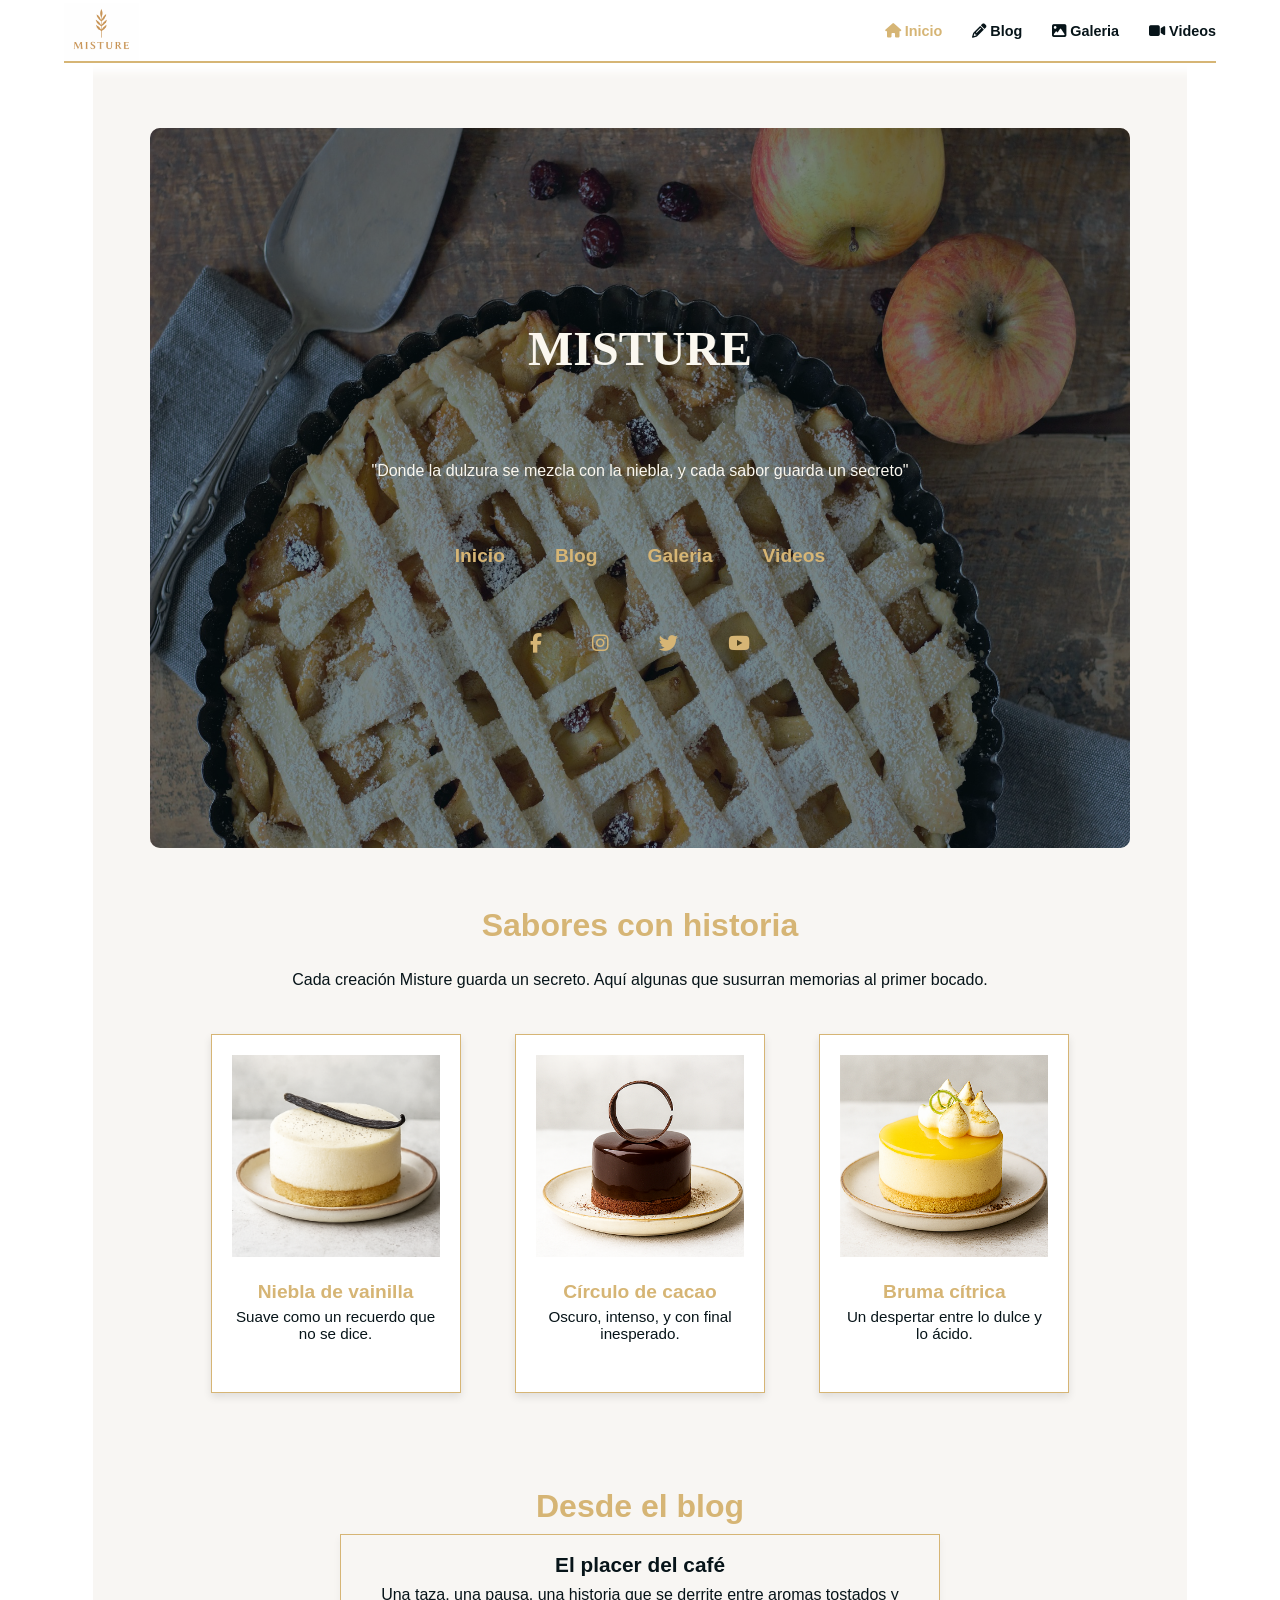
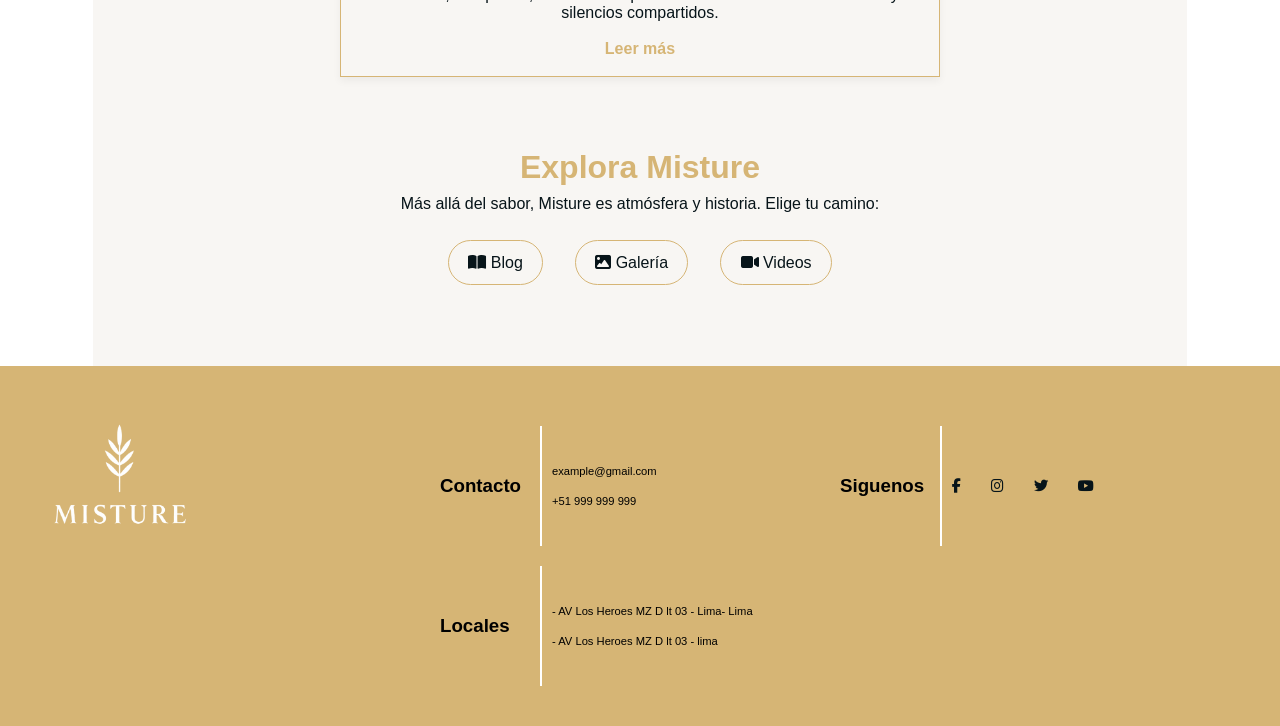
==== index.html @ 37525e3a "v1" ====
<!DOCTYPE html>
<html lang="es">
<head>
    <meta charset="UTF-8">
    <meta name="viewport" content="width=device-width, initial-scale=1.0">
    <link rel="stylesheet" href="/css/style.css">
    <link rel="shortcut icon" href="img/iconLogoMisture.png" type="image/x-icon">   
    <link rel="preconnect" href="https://fonts.googleapis.com">
    <link rel="preconnect" href="https://fonts.gstatic.com" crossorigin>
    <link href="https://fonts.googleapis.com/css2?family=Playwrite+DE+Grund+Guides&display=swap" rel="stylesheet">
    <link rel="stylesheet" href="https://cdnjs.cloudflare.com/ajax/libs/font-awesome/6.4.0/css/all.min.css">


    <title>Misture</title>
</head>
<body>
    
    <div id="mainContainer">
        <header class="header">
            <div class="headerHead">
                <img src="img/logo/logoMistureClaro.png" alt="logo Misture">
                <nav class="menu">
                    <ul>
                        <li><a href="index.html" class="active"><i class="fa-solid fa-house"></i><span> </span>Inicio</a></li>
                        <li><a href="blog.html"><i class="fa-solid fa-pencil"></i> Blog</a></li>
                        <li><a href="galeria.html"><i class="fa-solid fa-image"></i> Galeria</a></li>
                        <li><a href="video.html"><i class="fa-solid fa-video"></i> Videos</a></li>
                    </ul>
                </nav>
            </div>
        </header>

        <div class="content">
            <section id="presentation">
                <img src="img/apple-pie-5479993_1920.jpg" alt="apple-pie-5479993_1920">
                <div class="txtPresentation">
                    <h1>MISTURE</h1>
                    <p>"Donde la dulzura se mezcla con la niebla, y cada sabor guarda un secreto"</p>
                    <div class="menu">
                        <ul>
                            <li><a href="index.html"> Inicio</a></li>
                            <li><a href="blog.html">Blog</a></li>
                            <li><a href="galeria.html">Galeria</a></li>
                            <li><a href="video.html">Videos</a></li>
                        </ul>
                    </div>

                    <div class="menu ">
                        <ul>
                            <li><a href="https://www.facebook.com" target="_blank"><i class="fa-brands fa-facebook-f"></i></a></li>
                            <li><a href="https://www.instagram.com"target="_blank"><i class="fa-brands fa-instagram"></i></a></li>
                            <li><a href="https://www.x.com" target="_blank"><i class="fa-brands fa-twitter"></i></a></li>
                            <li><a href="https://www.youtube.com" target="_blank"><i class="fa-brands fa-youtube"></i></a></li>
                        </ul>
                    </div>
                    
                </div>
            </section>

            <section class="sabores">
                <h2>Sabores con historia</h2> <br>
                <p>Cada creación Misture guarda un secreto. Aquí algunas que susurran memorias al primer bocado.</p>

                <div class="sabores-flex">
                    <div class="sabor-card">
                        <img src="img/nieblaDeVainilla.png" alt="imagen de niebla de Vainilla">
                        <div class="cardText">
                            <h3>Niebla de vainilla</h3>
                            <p>Suave como un recuerdo que no se dice.</p>
                        </div>
                    </div>
                    <div class="sabor-card">
                        <img src="img/CirculoDeCacao.png" alt="imagen de Circulo De Cacao">
                        <div class="cardText">
                            <h3>Círculo de cacao</h3>
                            <p>Oscuro, intenso, y con final inesperado.</p>
                        </div>
                    </div>
                    <div class="sabor-card">
                        <img src="img/BrumaCitrica.png" alt="imagen de Bruma Citrica">
                        <div class="cardText">
                            <h3>Bruma cítrica</h3>
                            <p>Un despertar entre lo dulce y lo ácido.</p>
                        </div>
                    </div>
                </div>
            </section>

            <section class="destacado-blog">
            <h2>Desde el blog</h2>
                <article>
                    <h3>El placer del café</h3>
                    <p>Una taza, una pausa, una historia que se derrite entre aromas tostados y silencios compartidos.</p>
                    <a href="blog.html">Leer más</a>
                </article>
            </section>

            <section class="explora">
                <h2>Explora Misture</h2>
                <p>Más allá del sabor, Misture es atmósfera y historia. Elige tu camino:</p>
                <div class="explora-links">
                    <a href="blog.html"><i class="fa-solid fa-book-open"></i> Blog</a>
                    <a href="galeria.html"><i class="fa-solid fa-image"></i> Galería</a>
                    <a href="videos.html"><i class="fa-solid fa-video"></i> Videos</a>
                </div>
            </section>

        </div>
            
    </div>

    <footer class="footer">
        <div class="footer-card">
            <img src="img/logo/logoMisture-removebg-preview.png" alt="">
        </div>

        <div class="footer-card">
            <h3>Contacto</h3>
            <div class="line-separcion"></div>
            <div class="footer-card-txt">
                <p>example@gmail.com</p> <br>
                <p>+51 999 999 999</p>
            </div>
        </div>

        <div class="footer-card">
            <h3>Siguenos</h3>
            <div class="line-separcion"></div>
            <div class="menu ">
                <ul>
                    <li><a href="https://www.facebook.com" target="_blank"><i class="fa-brands fa-facebook-f"></i></a></li>
                    <li><a href="https://www.instagram.com"target="_blank"><i class="fa-brands fa-instagram"></i></a></li>
                    <li><a href="https://www.x.com" target="_blank"><i class="fa-brands fa-twitter"></i></a></li>
                    <li><a href="https://www.youtube.com" target="_blank"><i class="fa-brands fa-youtube"></i></a></li>
                </ul>
            </div>
        </div>

        <div class="footer-card">
            <h3>Locales</h3>
            <div class="line-separcion"></div>
            <div class="footer-card-txt">
                <p>- AV Los Heroes MZ D lt 03 - Lima- Lima</p><br>
                <p>- AV Los Heroes MZ D lt 03 - lima</p>
            </div>
        </div>
    </footer>

</body>
</html>
---- css/style.css ----
:root {
    --baseColor: #071419;
    --textColorlight: #faf7ef;
    --goldColor: #d6b575;
    --lightOverlay: #f8f6f3;
}

* {
    margin: 0;
    padding: 0;
    box-sizing: border-box;
    font-family: "nunito", sans-serif;
}

#mainContainer {
    width: 90%;
    margin: auto;
}

.header {
    height: 7vh;
}

.header .headerHead {
    position: fixed;
    top: 0;
    left: 5%;
    right: 5%;
    height: 7vh;
    display: flex;
    justify-content: space-between;
    align-items: center;
    border-bottom: 2px solid var(--goldColor);
    background-color: white;
    z-index: 100;
    box-shadow: 0 9px 9px rgba(255, 255, 255, 1);
}



.header .headerHead img {
    height: 100%;
}

.menu ul {
    list-style: none;
    display: flex;
    gap: 30px;
}

.menu ul li a {
    text-decoration: none;
    color: var(--baseColor);
    font-weight: bold;
    font-size: .9rem;
    transition: all 0.2s ease;
}

.menu ul li a:hover {
    color: var(--goldColor);
    transition: all 0.2s ease;
}

.menu ul li a.active {
    color: var(--goldColor);
}

.content {
    width: 95%;
    min-height: 90vh;
    margin: auto;
    padding: 5vh 5%;
    background-color: var(--lightOverlay);
    font-family: 'Cormorant Garamond', serif;
    color: var(--baseColor);
}

.text-initial {
    width: 60%;
    margin: auto;
    display: flex;
    flex-direction: column;
    align-items: center;
    text-align: center;
}

/* Style for section  (presentation) */
#presentation {
    width: 100%;
    height: 80vh;
    margin-top: 20px;
    border-radius: 10px;
    overflow: hidden;
    position: relative;
}

#presentation img {
    width: 100%;
    height: 100%;
}

.txtPresentation {
    position: absolute;
    top: 0;
    left: 0;
    width: 100%;
    height: 100%;
    padding: clamp(50px, 10vw, 250px);
    background-color: rgba(7, 20, 25, 0.5);
    z-index: 1;
    display: flex;
    flex-direction: column;
    justify-content: center;
    align-items: center;
    color: var(--textColorlight);

    display: flex;
    flex-direction: column;
    justify-content: space-evenly;
    align-items: center;
}

.txtPresentation h1 {
    font-family: 'Playfair Display', serif;
    font-size: 3rem;
    margin-bottom: 20px;
}

.txtPresentation .menu ul {
    gap: 50px;
}

.txtPresentation .menu ul li a {
    font-size: 1.2rem;
    color: var(--goldColor);
}

.txtPresentation .menu ul li a:hover {
    color: var(--textColorlight);
}

.txtPresentation .menu ul li a.active {
    color: var(--textColorlight);
}

/* Styles for (sabores) Section */

.sabores {
    margin: 2.5vh 0;
    padding: 4vh 5%;
    text-align: center;
    font-family: 'Cormorant Garamond', serif;
}

.sabores h2 {
    font-size: 2rem;
    color: var(--goldColor);
    margin-bottom: 1vh;
}

.sabores p {
    font-size: 1rem;
    color: var(--baseColor);
    margin-bottom: 4vh;
}

.sabores-flex {
    margin-top: 5vh;
    display: flex;
    justify-content: space-around;
    flex-wrap: wrap;
    gap: 2rem;
}

.sabor-card {
    width: 250px;
    padding: 20px 20px 0;
    background-color: white;
    border: 1px solid var(--goldColor);
    box-shadow: 0 4px 8px rgba(0, 0, 0, 0.1);
    transition: transform 0.3s ease;
}

.sabor-card:hover {
    transform: scale(102%);
}

.sabor-card .cardText {
    margin-top: 20px;
}

.sabor-card h3 {
    font-size: 1.2rem;
    color: var(--goldColor);
    margin-bottom: 0.5vh;
}

.sabor-card p {
    font-size: 0.95rem;
    color: var(--baseColor);
}

.sabor-card img {
    width: 100%;
    height: 60%;
}


/* Styles for (explora) section */

.explora {
    padding: 4vh 5%;
    text-align: center;
}

.explora h2 {
    font-size: 2rem;
    color: var(--goldColor);
    margin-bottom: 1vh;
}

.explora p {
    font-size: 1rem;
    color: var(--baseColor);
    margin-bottom: 3vh;
}

.explora-links {
    display: flex;
    justify-content: center;
    gap: 2rem;
    flex-wrap: wrap;
}

.explora-links a {
    text-decoration: none;
    color: var(--baseColor);
    font-size: 1rem;
    border: 1px solid var(--goldColor);
    padding: 0.8rem 1.2rem;
    border-radius: 30px;
    transition: all 0.3s ease;
}

.explora-links a:hover {
    background-color: var(--goldColor);
    color: white;
}


/* Styles for (Destacado) section */

.destacado-blog {
    padding: 4vh 5%;
    text-align: center;
}

.destacado-blog h2 {
    font-size: 2rem;
    color: var(--goldColor);
    margin-bottom: 1vh;
}

.destacado-blog article {
    max-width: 600px;
    margin: 0 auto;
    padding: 2vh;
    border: 1px solid var(--goldColor);
    box-shadow: 0 4px 8px rgba(0, 0, 0, 0.05);
}

.destacado-blog h3 {
    font-size: 1.3rem;
    color: var(--baseColor);
    margin-bottom: 1vh;
}

.destacado-blog p {
    font-size: 1rem;
    color: var(--baseColor);
    margin-bottom: 2vh;
}

.destacado-blog a {
    text-decoration: none;
    color: var(--goldColor);
    font-weight: bold;
}


/* Style for footer */

.footer {
    padding: 40px;
    background-color: var(--goldColor);
    display: flex;
    justify-content: space-around;
    align-items: center;
    flex-wrap: wrap;
}

.footer .footer-card {
    width: 400px;
    display: flex;
    align-items: center;
}

.footer .footer-card img {
    width: 40%;
}

.footer .footer-card h3 {
    width: 90px;
}

.footer .footer-card .line-separcion {
    height: 120px;
    margin: 0 10px;
    border: 1px solid white;
}

.footer .footer-card .footer-card-txt p {
    font-size: .7em;
}

.footer .menu ul li a:hover {
    color: var(--textColorlight);
}
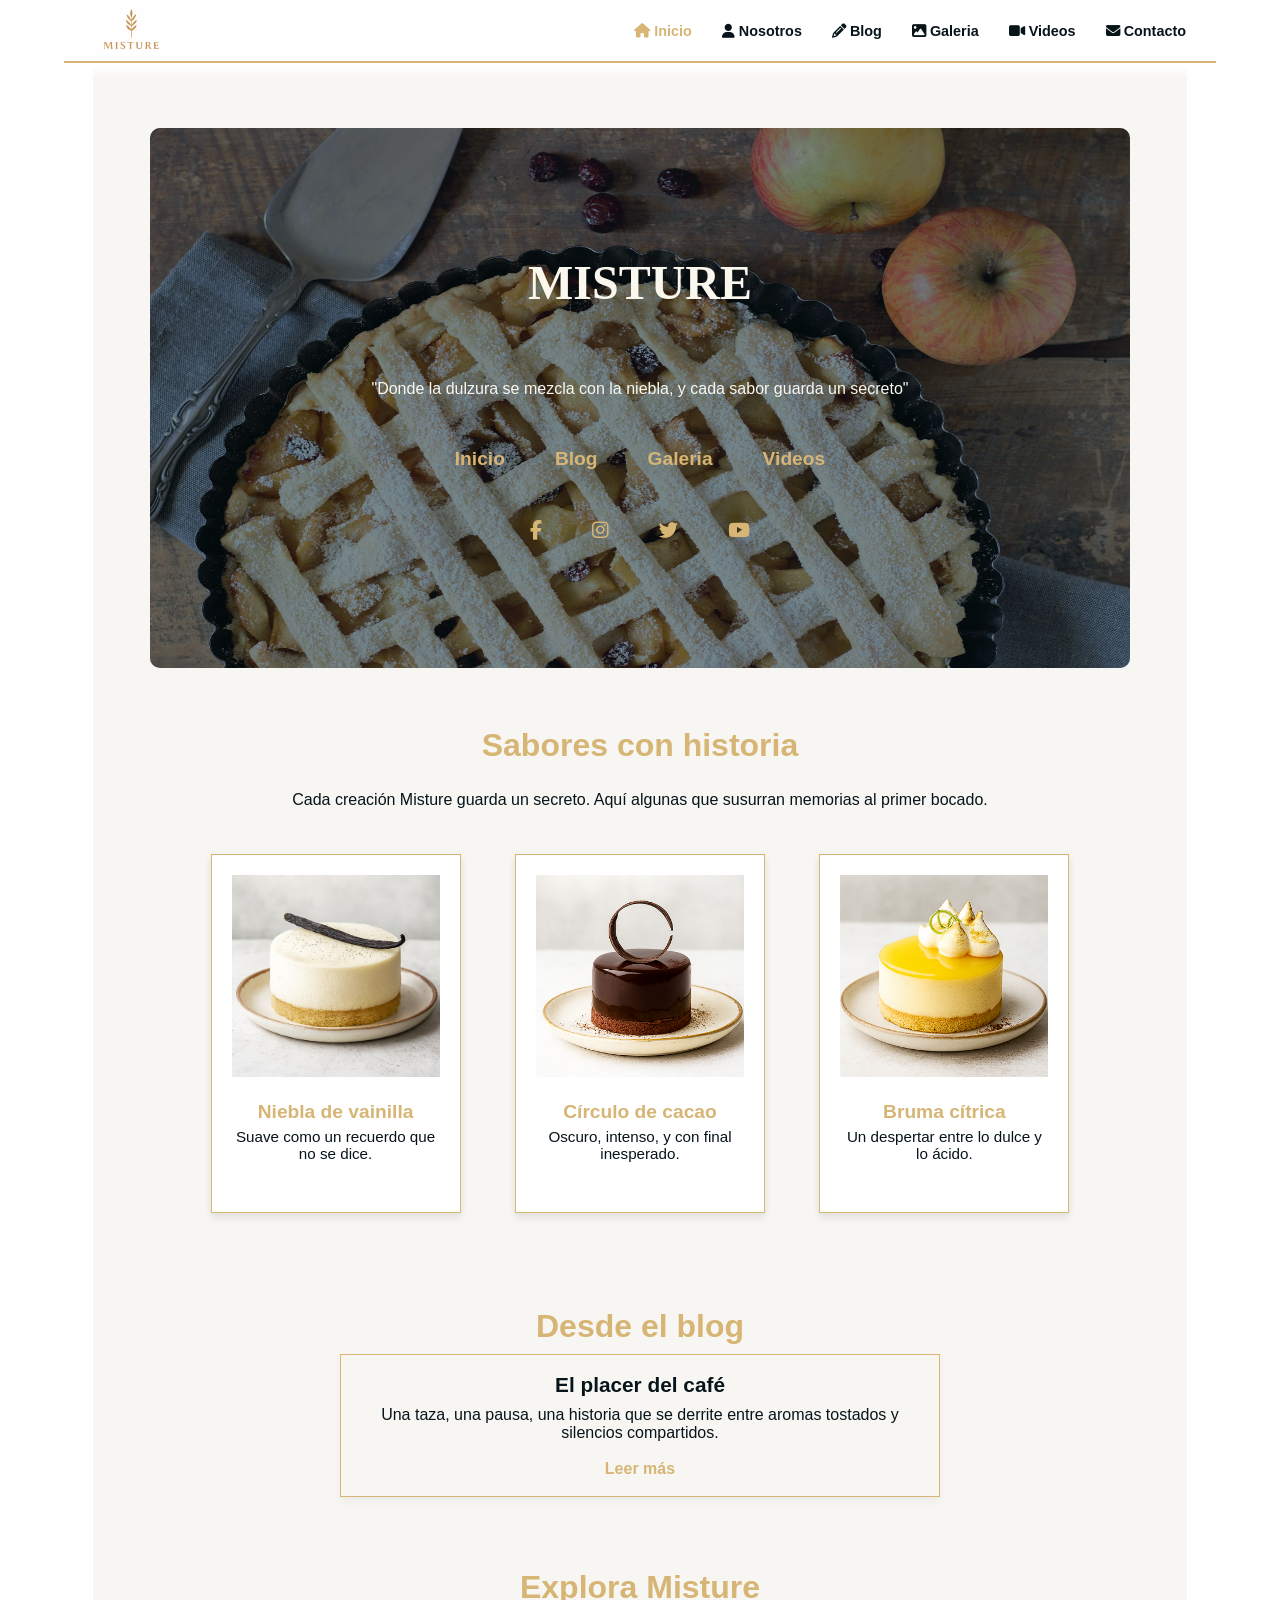
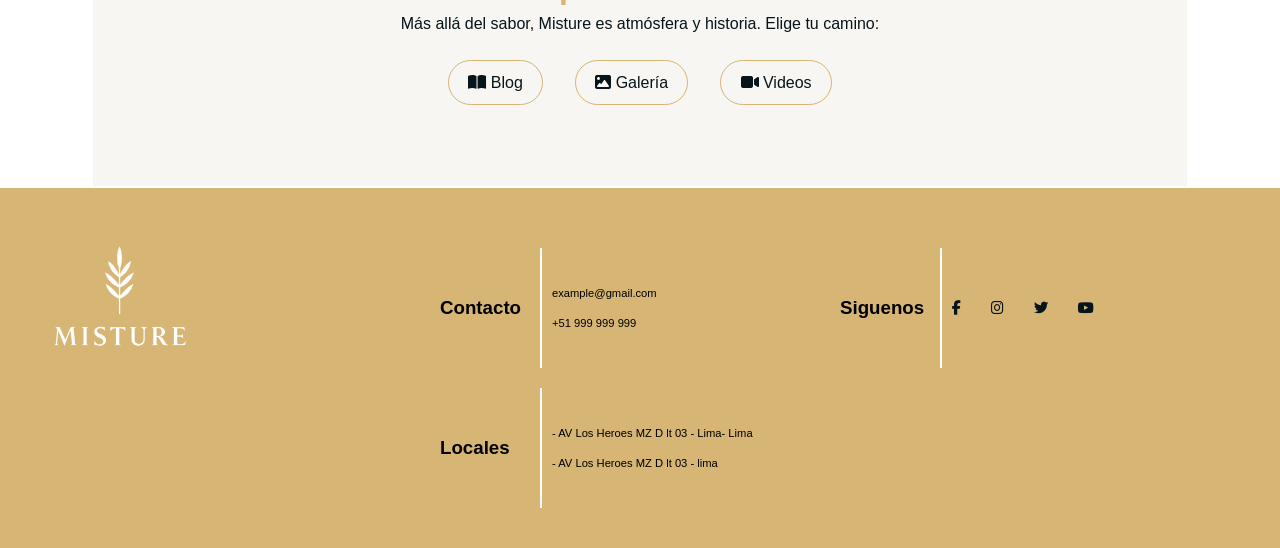
==== commit b41b3c88: "v2" ====
--- a/index.html
+++ b/index.html
@@ -1,10 +1,14 @@
 <!DOCTYPE html>
 <html lang="es">
+
 <head>
     <meta charset="UTF-8">
     <meta name="viewport" content="width=device-width, initial-scale=1.0">
-    <link rel="stylesheet" href="/css/style.css">
-    <link rel="shortcut icon" href="img/iconLogoMisture.png" type="image/x-icon">   
+    <link rel="stylesheet" href="css/style.css">
+    <link rel="stylesheet" href="css/responsive.css">
+
+    <link rel="shortcut icon" href="img/logo/iconLogoMistureOscuro.png" type="image/x-icon">
+
     <link rel="preconnect" href="https://fonts.googleapis.com">
     <link rel="preconnect" href="https://fonts.gstatic.com" crossorigin>
     <link href="https://fonts.googleapis.com/css2?family=Playwrite+DE+Grund+Guides&display=swap" rel="stylesheet">
@@ -13,20 +17,24 @@
 
     <title>Misture</title>
 </head>
+
 <body>
-    
+
     <div id="mainContainer">
         <header class="header">
             <div class="headerHead">
                 <img src="img/logo/logoMistureClaro.png" alt="logo Misture">
                 <nav class="menu">
                     <ul>
-                        <li><a href="index.html" class="active"><i class="fa-solid fa-house"></i><span> </span>Inicio</a></li>
+                        <li class="active"><a href="index.html" class="active"><i class="fa-solid fa-house"></i> Inicio</a></li>
+                        <li><a href="nosotros.html"><i class="fa-solid fa-user"></i> Nosotros</a></li>
                         <li><a href="blog.html"><i class="fa-solid fa-pencil"></i> Blog</a></li>
                         <li><a href="galeria.html"><i class="fa-solid fa-image"></i> Galeria</a></li>
                         <li><a href="video.html"><i class="fa-solid fa-video"></i> Videos</a></li>
+                        <li><a href="contacto.html"><i class="fa-solid fa-envelope"></i> Contacto</a></li>
                     </ul>
                 </nav>
+                <button id="toggleBtn"><i class="fa-solid fa-bars"></i></button>
             </div>
         </header>
 
@@ -47,13 +55,17 @@
 
                     <div class="menu ">
                         <ul>
-                            <li><a href="https://www.facebook.com" target="_blank"><i class="fa-brands fa-facebook-f"></i></a></li>
-                            <li><a href="https://www.instagram.com"target="_blank"><i class="fa-brands fa-instagram"></i></a></li>
-                            <li><a href="https://www.x.com" target="_blank"><i class="fa-brands fa-twitter"></i></a></li>
-                            <li><a href="https://www.youtube.com" target="_blank"><i class="fa-brands fa-youtube"></i></a></li>
+                            <li><a href="https://www.facebook.com" target="_blank"><i
+                                        class="fa-brands fa-facebook-f"></i></a></li>
+                            <li><a href="https://www.instagram.com" target="_blank"><i
+                                        class="fa-brands fa-instagram"></i></a></li>
+                            <li><a href="https://www.x.com" target="_blank"><i class="fa-brands fa-twitter"></i></a>
+                            </li>
+                            <li><a href="https://www.youtube.com" target="_blank"><i
+                                        class="fa-brands fa-youtube"></i></a></li>
                         </ul>
                     </div>
-                    
+
                 </div>
             </section>
 
@@ -87,10 +99,11 @@
             </section>
 
             <section class="destacado-blog">
-            <h2>Desde el blog</h2>
+                <h2>Desde el blog</h2>
                 <article>
                     <h3>El placer del café</h3>
-                    <p>Una taza, una pausa, una historia que se derrite entre aromas tostados y silencios compartidos.</p>
+                    <p>Una taza, una pausa, una historia que se derrite entre aromas tostados y silencios compartidos.
+                    </p>
                     <a href="blog.html">Leer más</a>
                 </article>
             </section>
@@ -106,7 +119,7 @@
             </section>
 
         </div>
-            
+
     </div>
 
     <footer class="footer">
@@ -128,8 +141,10 @@
             <div class="line-separcion"></div>
             <div class="menu ">
                 <ul>
-                    <li><a href="https://www.facebook.com" target="_blank"><i class="fa-brands fa-facebook-f"></i></a></li>
-                    <li><a href="https://www.instagram.com"target="_blank"><i class="fa-brands fa-instagram"></i></a></li>
+                    <li><a href="https://www.facebook.com" target="_blank"><i class="fa-brands fa-facebook-f"></i></a>
+                    </li>
+                    <li><a href="https://www.instagram.com" target="_blank"><i class="fa-brands fa-instagram"></i></a>
+                    </li>
                     <li><a href="https://www.x.com" target="_blank"><i class="fa-brands fa-twitter"></i></a></li>
                     <li><a href="https://www.youtube.com" target="_blank"><i class="fa-brands fa-youtube"></i></a></li>
                 </ul>
@@ -146,5 +161,8 @@
         </div>
     </footer>
 
+    <script src="app.js"></script>
+
 </body>
+
 </html>
--- a/css/style.css
+++ b/css/style.css
@@ -22,6 +22,7 @@
 }
 
 .header .headerHead {
+    padding: 0 30px;
     position: fixed;
     top: 0;
     left: 5%;
@@ -63,6 +64,10 @@
 
 .menu ul li a.active {
     color: var(--goldColor);
+}
+
+#toggleBtn {
+    display: none;
 }
 
 .content {
@@ -87,7 +92,7 @@
 /* Style for section  (presentation) */
 #presentation {
     width: 100%;
-    height: 80vh;
+    height: 60vh;
     margin-top: 20px;
     border-radius: 10px;
     overflow: hidden;
@@ -112,12 +117,8 @@
     flex-direction: column;
     justify-content: center;
     align-items: center;
+    gap: 50px;
     color: var(--textColorlight);
-
-    display: flex;
-    flex-direction: column;
-    justify-content: space-evenly;
-    align-items: center;
 }
 
 .txtPresentation h1 {
@@ -297,6 +298,8 @@
     justify-content: space-around;
     align-items: center;
     flex-wrap: wrap;
+
+    border-top: 2px solid white;
 }
 
 .footer .footer-card {
--- a/css/responsive.css
+++ b/css/responsive.css
@@ -0,0 +1,94 @@
+@media (max-width: 900px) {
+
+    .header .headerHead {
+        padding: 10;
+        left: 0;
+        right: 0;
+    }
+
+    /* For menu */
+    .header .headerHead .menu {
+        width: 100%;
+        position: absolute;
+        top: -40vh;
+        left: 50%;
+        transform: translateX(-50%);
+        transition: top 0.5s ease, opacity 1s ease;
+        z-index: 1;
+    }
+
+
+    .header .headerHead .menu.activeToggle {
+        top: 7vh;
+    }
+
+
+    .header .headerHead .menu ul {
+        display: flex;
+        flex-direction: column;
+        gap: 0;
+        background-color: var(--lightOverlay);
+    }
+
+    .header .headerHead .menu ul li {
+        width: 100%;
+        padding: 20px;
+        text-align: center;
+        border-bottom: 1px solid var(--goldColor);
+    }
+
+    .header .headerHead .active {
+        background-color: var(--goldColor);
+        color: white;
+    }
+
+    #toggleBtn {
+        display: block;
+        background: none;
+        border: none;
+        font-size: 24px;
+        cursor: pointer;
+        color: var(--baseColor);
+    }
+
+    /* For index */
+    .content {
+        width: 100%;
+        padding-top: 0;
+    }
+
+    .content p {
+        font-size: 12px;
+    }
+
+    #presentation {
+        height: 50vh;
+        width: 100%;
+        flex-direction: column;
+        text-align: center;
+    }
+
+    #presentation .menu {
+        display: none;
+    }
+
+    /* For Nosotros */
+
+    .nosotros {
+        display: flex;
+        flex-direction: column;
+        gap: 20px;
+    }
+
+    .sobreNosotros-img,
+    .story-img {
+        border-radius: 10%;
+    }
+
+    /* For Contacto */
+    .contact-form {
+        width: 90%;
+        padding: 10px;
+    }
+
+}
